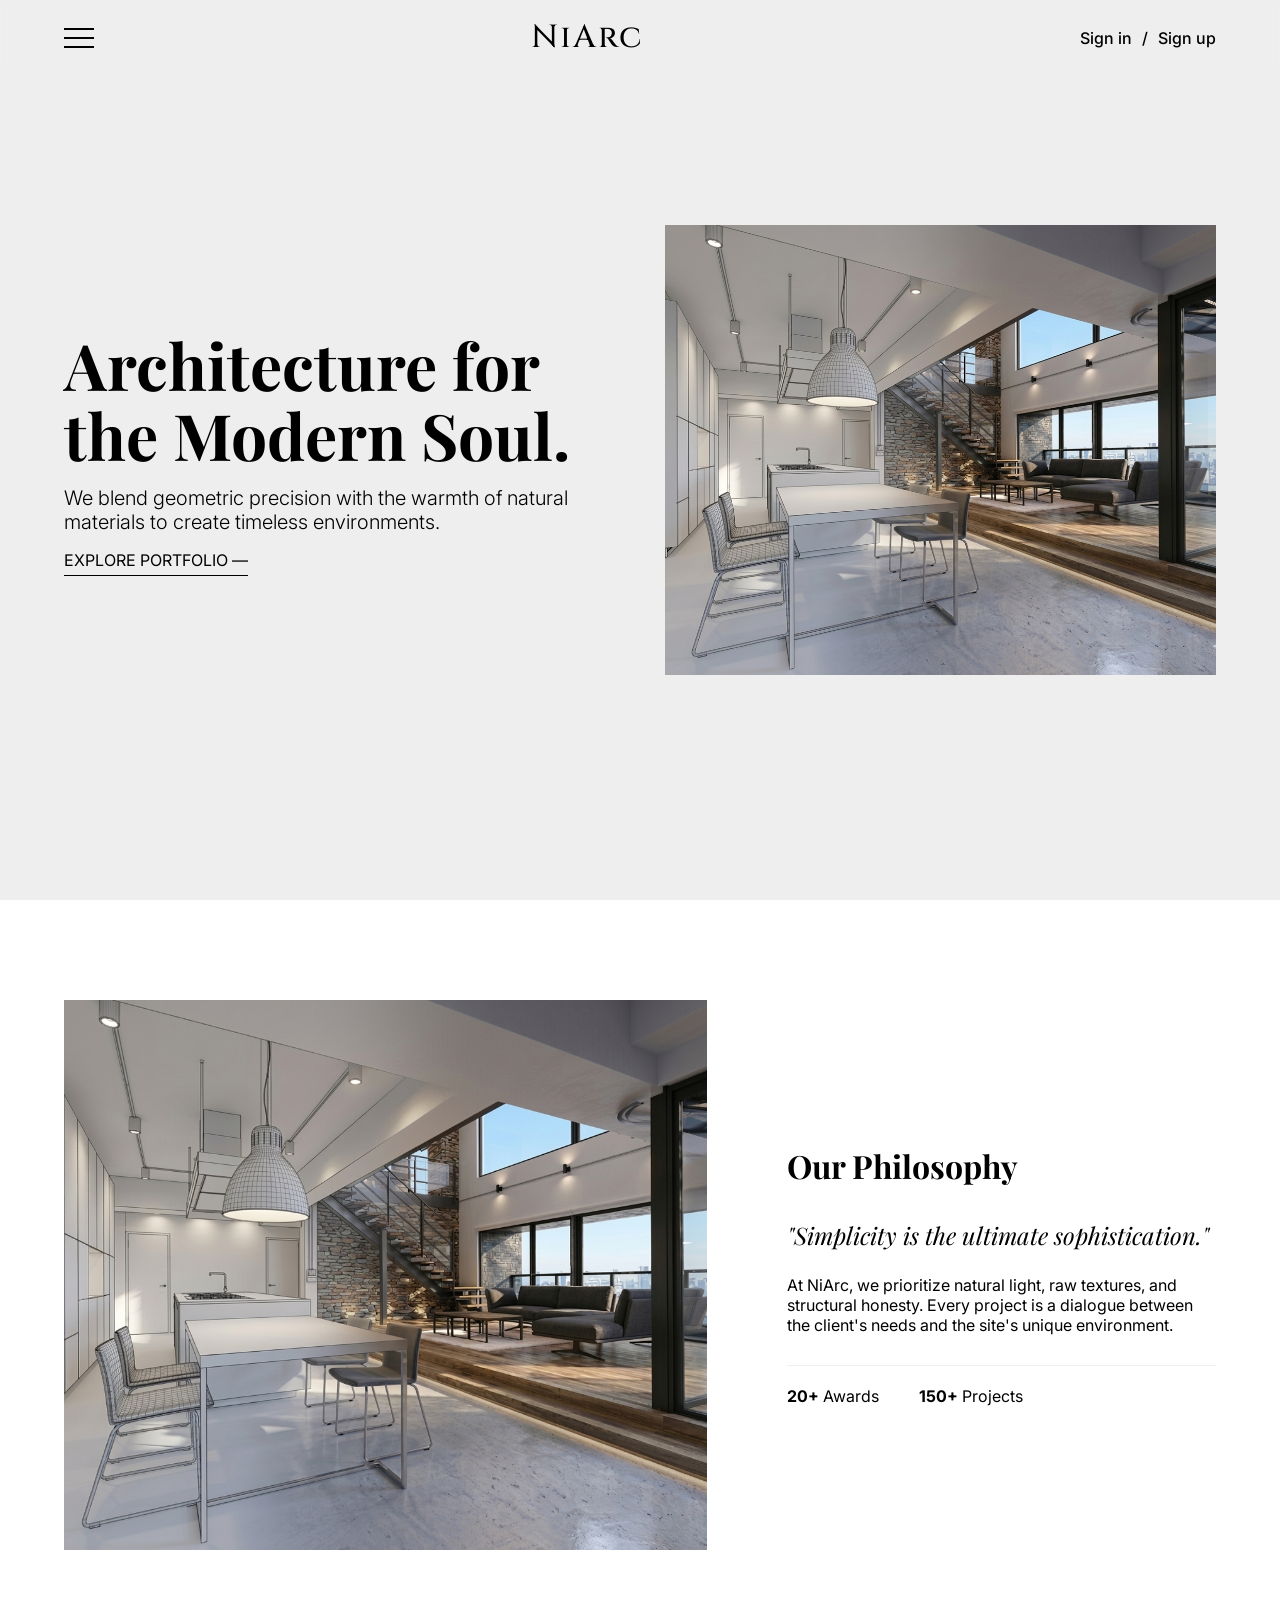
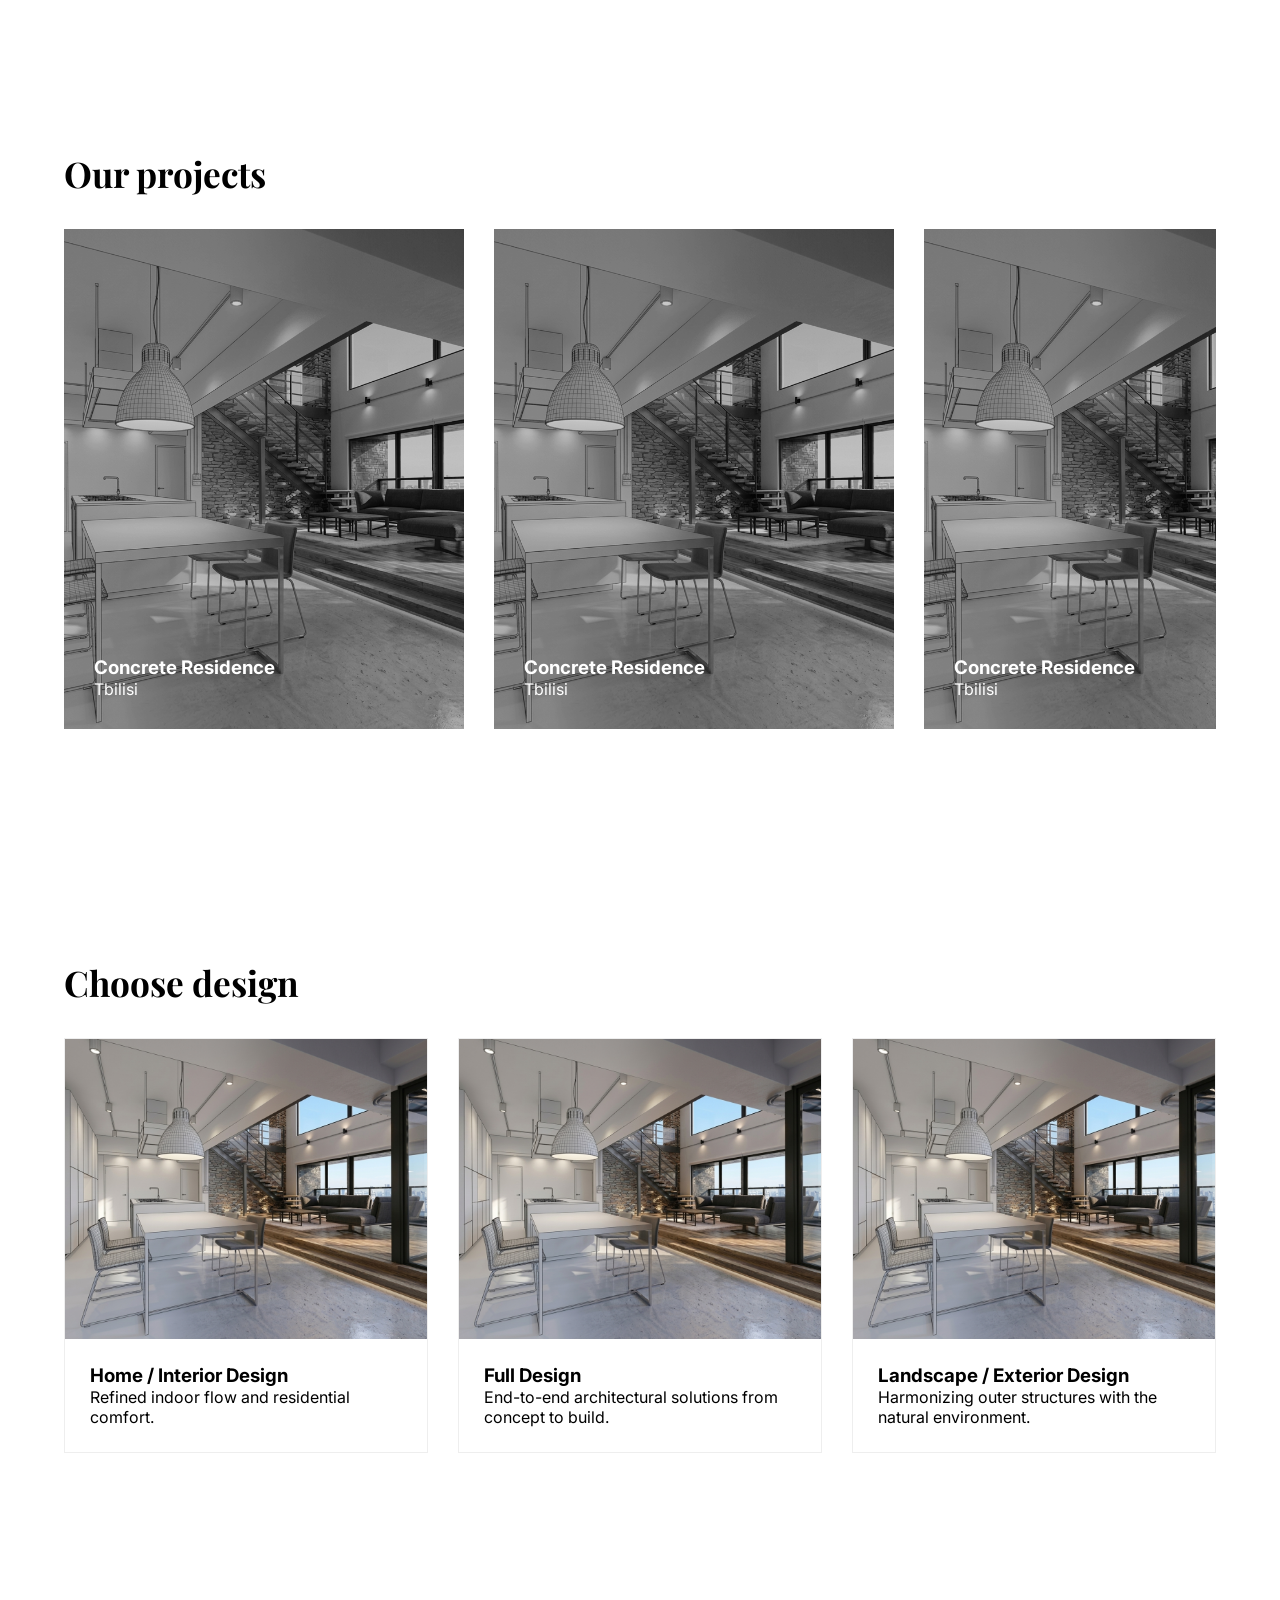
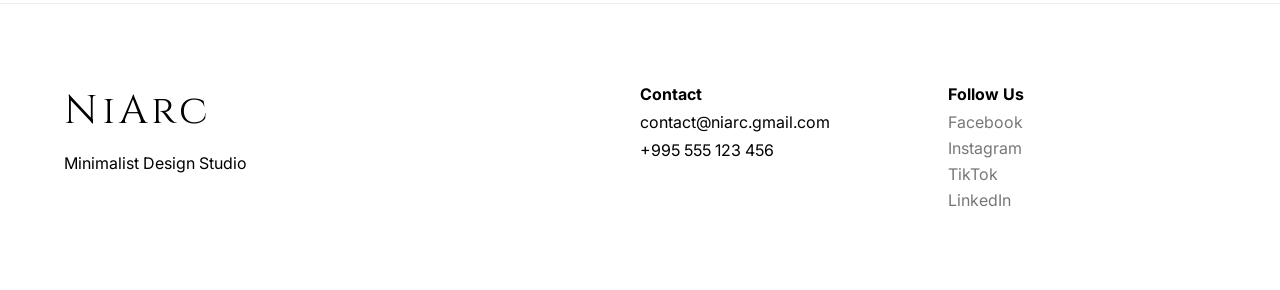
==== index.html @ 975a50f3 "Upload" ====
<!DOCTYPE html>
<html lang="en">

<head>
    <meta charset="UTF-8">
    <meta name="viewport" content="width=device-width, initial-scale=1.0">
    <link rel="stylesheet" href="reset.css">
    <link rel="stylesheet" href="style.css">
    <title>NiArc</title>
</head>

<body>

    <aside class="side-menu" id="sideMenu">
        <ul class="menu-links">

            <nav>
                <li><a href="#">Support</a></li>
                <li><a href="#contact">Contact</a></li>
                <li><a href="#about-us">About Us</a></li>
                <li><a href="#" class="logout-text">Log out</a></li>
            </nav>


            <li class="menu-theme-toggle">
                <span>Dark Theme</span>
                <label class="theme-switch" for="checkbox">
                    <input type="checkbox" id="checkbox" />
                    <div class="slider round"></div>
                </label>
            </li>

        </ul>
    </aside>

    <header>

        <div id="burgerMenu" class="burger-menu">
            <span></span>
            <span></span>
            <span></span>
        </div>

        <a href="./index.html" class="logo">NiArc</a>

        <nav class="sign">
            <a href="#">Sign in</a>
            <span>/</span>
            <a href="#">Sign up</a>
        </nav>

    </header>

    <main>

        <section class="hero-section">
            <div class="hero container">
                <div class="hero-text">
                    <h1>Architecture for the Modern Soul.</h1>
                    <p>We blend geometric precision with the warmth of natural materials to create timeless
                        environments.
                    </p>
                    <a href="#projects" class="cta-outline">Explore Portfolio —</a>
                </div>
                <div class="hero-image">
                    <img src="./home.png" alt="image">
                </div>
            </div>
        </section>

        <section class="about-us section" id="about-us">
            <div class="about container">

                <div class="about-image">
                    <img src="./home.png" alt="image">
                </div>

                <div class="about-text">

                    <h2 class="about-title">Our Philosophy</h2>
                    <p class="about-quote">"Simplicity is the ultimate sophistication."</p>
                    <p>At NiArc, we prioritize natural light, raw textures, and structural honesty. Every project is a
                        dialogue between the client's needs and the site's unique environment.</p>

                    <div class="about-footer">
                        <div class="stat"><strong>20+</strong> Awards</div>
                        <div class="stat"><strong>150+</strong> Projects</div>
                    </div>
                </div>

            </div>
        </section>

        <section class="project section" id="projects">

            <div class="container">

                <h2 class="project-title">Our projects</h2>

                <div class="scroll-wrapper">

                    <article class="project-card">
                        <img src="./home.png" alt="">
                        <div class="project-name">
                            <h3>Concrete Residence</h3>
                            <span>Tbilisi</span>
                        </div>
                    </article>

                    <article class="project-card">
                        <img src="./home.png" alt="">
                        <div class="project-name">
                            <h3>Concrete Residence</h3>
                            <span>Tbilisi</span>
                        </div>
                    </article>

                    <article class="project-card">
                        <img src="./home.png" alt="">
                        <div class="project-name">
                            <h3>Concrete Residence</h3>
                            <span>Tbilisi</span>
                        </div>
                    </article>

                    <article class="project-card">
                        <img src="./home.png" alt="">
                        <div class="project-name">
                            <h3>Concrete Residence</h3>
                            <span>Tbilisi</span>
                        </div>
                    </article>

                    <article class="project-card">
                        <img src="./home.png" alt="">
                        <div class="project-name">
                            <h3>Concrete Residence</h3>
                            <span>Tbilisi</span>
                        </div>
                    </article>

                </div>

            </div>

        </section>

        <section class="design section">
            <div class="container">

                <h2 class="design-title">Choose design</h2>

                <div class="expertise-grid">

                    <article class="ex-card">
                        <div class="ex-img"><img src="./home.png">
                        </div>
                        <div class="ex-info">
                            <h3>Home / Interior Design</h3>
                            <p>Refined indoor flow and residential comfort.</p>
                        </div>
                    </article>

                    <article class="ex-card">
                        <div class="ex-img"><img src="./home.png">
                        </div>
                        <div class="ex-info">
                            <h3>Full Design</h3>
                            <p>End-to-end architectural solutions from concept to build.</p>
                        </div>
                    </article>

                    <article class="ex-card">
                        <div class="ex-img"><img src="./home.png">
                        </div>
                        <div class="ex-info">
                            <h3>Landscape / Exterior Design</h3>
                            <p>Harmonizing outer structures with the natural environment.</p>
                        </div>
                    </article>

                </div>
            </div>
        </section>

    </main>

    <footer class="footer">
        <div class="container footer-grid">
            <div class="footer-col">
                <div class="footer-logo">NiArc</div>
                <p>Minimalist Design Studio</p>
            </div>
            <div class="footer-col" id="contact">
                <h4>Contact</h4>
                <p>contact@niarc.gmail.com</p>
                <p>+995 555 123 456</p>
            </div>
            <div class="footer-col">
                <h4>Follow Us</h4>
                <ul class="social-list">
                    <li><a href="#" class="fb-hover">Facebook</a></li>
                    <li><a href="#" class="insta-hover">Instagram</a></li>
                    <li><a href="#" class="tt-hover">TikTok</a></li>
                    <li><a href="#" class="li-hover">LinkedIn</a></li>
                </ul>
            </div>
        </div>
    </footer>

    <script>
        const burgerMenu = document.getElementById('burgerMenu');
        const sideMenu = document.getElementById('sideMenu');

        if (burgerMenu && sideMenu) {
            burgerMenu.addEventListener('click', () => {
                burgerMenu.classList.toggle('active');
                sideMenu.classList.toggle('active');
            });
        }

        const toggleSwitch = document.querySelector('.theme-switch input[type="checkbox"]');
        if (toggleSwitch) {
            toggleSwitch.addEventListener('change', (e) => {
                if (e.target.checked) {
                    document.body.classList.add('dark-mode');
                } else {
                    document.body.classList.remove('dark-mode');
                }
            });
        }
    </script>

</body>

</html>
---- style.css ----
:root {
    --max-w: 1440px;
    --light-grey: #eeeeee;
    --Inter: "Inter", sans-serif;
    --Playfair: "Playfair Display", serif;
    --cinzel: "Cinzel", serif;
    --black-bg: #000000;

    /* Theme Variables */
    --bg-main: #ffffff;
    --text-main: #000000;
    --border-color: #eeeeee;
    --hero-bg: #eeeeee;
    --card-bg: #ffffff;
}

/* DARK MODE OVERRIDES */

body.dark-mode {
    --bg-main: #121212;
    --text-main: #ffffff;
    --border-color: #333333;
    --hero-bg: #1a1a1a;
    --light-grey: #222222;
    --black-bg: #ffffff;
    --card-bg: #1e1e1e;
}

body {
    position: relative;
    background-color: var(--bg-main);
    color: var(--text-main);
    transition: background-color 0.3s, color 0.3s;
    max-width: 100vw;
    min-height: 100vh;
}

/* burger menu click */

.burger-menu {
    cursor: pointer;
    width: 30px;
    height: 20px;
    position: relative;
    z-index: 1;
    display: flex;
    flex-direction: column;
    justify-content: space-between; 
}

.burger-menu span {
    display: block;
    height: 2px;
    width: 100%;
    background: var(--text-main);
    transition: all 0.3s ease-in-out;
}

.burger-menu.active span:nth-child(1) {
    transform: translateY(9px) rotate(45deg);
}

.burger-menu.active span:nth-child(2) {
    opacity: 0;
}

.burger-menu.active span:nth-child(3) {
    transform: translateY(-9px) rotate(-45deg);
}

.side-menu {
    position: fixed;
    top: 0;
    left: -100%;
    width: 350px;
    max-width: 100%;
    height: 100vh;
    background: var(--bg-main);
    border-right: 1px solid var(--border-color);
    z-index: 20;
    display: flex;
    align-items: center;
    justify-content: center;
    transition: left 0.4s ease-in-out;
}

.side-menu.active {
    left: 0;
}

.menu-links {
    list-style: none;
    text-align: center;
    width: 100%;
    padding: 0 2rem;
}

.menu-links li {
    margin-bottom: 2rem;
}

.menu-links a {
    font-family: var(--Playfair);
    font-size: 1.8rem;
    text-decoration: none;
    color: var(--text-main);
    transition: color 0.3s;
}

.menu-links a:hover {
    color: grey;
}

.menu-links a.logout-text {
    color: #ff4444;
    transition: 0.3s;
}

.menu-links a.logout-text:hover {
    color: #ce3434;
}

.menu-theme-toggle {
    display: flex;
    align-items: center;
    justify-content: center;
    gap: 15px;
    font-size: 1.1rem;
    margin-top: 3rem;
    padding-top: 2rem;
    border-top: 1px solid var(--border-color);
    cursor: default;
}

/* THEME SWITCHER SLIDER */

.theme-switch {
    position: relative;
    display: inline-block;
    width: 45px;
    height: 24px;
}

.theme-switch input {
    opacity: 0;
    width: 0;
    height: 0;
}

.slider {
    position: absolute;
    cursor: pointer;
    top: 0;
    left: 0;
    right: 0;
    bottom: 0;
    background-color: #ccc;
    transition: .4s;
    border-radius: 34px;
}

.slider:before {
    position: absolute;
    content: "";
    height: 18px;
    width: 18px;
    left: 3px;
    bottom: 3px;
    background-color: white;
    transition: .4s;
    border-radius: 50%;
}

input:checked+.slider {
    background-color: #444;
}

input:checked+.slider:before {
    transform: translateX(21px);
}

/* HEADER */

header {
    position: fixed;
    top: 0;
    left: 0;
    width: 100%;
    z-index: 1000;
    background-color: transparent;
    backdrop-filter: blur(5px);
    display: flex;
    justify-content: space-between;
    align-items: center;
    padding: 1rem 5%;
    transition: background-color 0.3s ease;
}

.logo {
    font-size: 2rem;
    letter-spacing: 2px;
    font-weight: 500;
    font-family: var(--cinzel);
    position: relative;
    cursor: pointer;
    color: var(--text-main);
}

.logo::after {
    content: "";
    position: absolute;
    bottom: 3px;
    height: 2px;
    background-color: var(--text-main);
    left: 50%;
    width: 0;
    transform: translateX(-50%);
    transition: 0.3s;
}

.logo:hover::after {
    width: 100%;
}

.sign {
    cursor: default;
    font-size: 1rem;
    font-weight: 500;
    color: var(--text-main);
}

.sign a {
    color: var(--text-main);
}

.sign span {
    margin: 0 6px;
}

.sign a:hover {
    transition: 0.3s;
    color: gray;
}

/* SECTION HERO */

.hero-section {
    height: 100vh;
    width: 100%;
    background-color: var(--hero-bg);
    display: flex;
    align-items: center;
}

.hero {
    display: grid;
    grid-template-columns: 1fr 1fr;
    gap: 50px;
    align-items: center;
}

.hero-image {
    height: 450px;
}

.hero-text h1 {
    font-size: clamp(2rem, 5vw, 4rem);
    font-family: var(--Playfair);
    line-height: 1.1;
}

.hero-text p {
    font-size: clamp(0.5rem, 2vw, 1.25rem);
    margin: 1rem 0;
    font-weight: 300;
}

.hero-text a {
    text-decoration: none;
    font-size: 1rem;
    text-transform: uppercase;
    border-bottom: 1px solid var(--text-main);
    padding-bottom: 5px;
    color: var(--text-main);
}

/* SECTION ABOUT */

.about {
    display: flex;
    align-items: center;
    gap: 80px;
}

.about-image {
    height: 550px;
    flex: 1.2;
}

.about-text {
    flex: 0.8;
}

.about-title {
    font-size: 2rem;
    font-family: var(--Playfair);
}

.about-quote {
    font-size: 1.5rem;
    font-family: var(--Playfair);
    font-style: italic;
    margin: 32px 0 24px 0;
}

.about-footer {
    display: flex;
    gap: 40px;
    margin-top: 30px;
    border-top: 1px solid var(--border-color);
    padding-top: 20px;
}

/* SECTION PROJECT */

.project-title {
    font-family: var(--Playfair);
    font-size: 2.2rem;
    margin-bottom: 2rem;
}

.scroll-wrapper {
    display: flex;
    overflow-x: auto;
    gap: 30px;
    padding-bottom: 30px;
}

.project-card {
    min-width: 400px;
    height: 500px;
    position: relative;
    background: #000;
    overflow: hidden;
    cursor: pointer;
}

.project-card img {
    opacity: 0.8;
    filter: grayscale(100%);
    transition: 0.5s;
}

.project-card:hover img {
    opacity: 1;
    filter: grayscale(0%);
    transform: scale(1.05);
}

.project-name {
    position: absolute;
    bottom: 30px;
    left: 30px;
    color: #fff;
}

.scroll-wrapper::-webkit-scrollbar {
    height: 6px;
}

.scroll-wrapper::-webkit-scrollbar-thumb {
    background: var(--text-main);
    border-radius: 10px;
}

.scroll-wrapper::-webkit-scrollbar-track {
    background: var(--border-color);
}

/* SECTION DESIGN */
.design-title {
    font-family: var(--Playfair);
    font-size: 2.2rem;
    margin-bottom: 2rem;
}

.expertise-grid {
    display: grid;
    grid-template-columns: repeat(3, 1fr);
    gap: 30px;
}

.ex-card {
    border: 1px solid var(--border-color);
    background-color: var(--card-bg);
    transition: 0.3s;
}

.ex-card:hover {
    border-color: var(--text-main);
    transform: translateY(-5px);
}

.ex-img {
    height: 300px;
    cursor: pointer;
}

.ex-info {
    padding: 25px;
}

/* FOOTER */

.footer {
    border-top: 1px solid var(--border-color);
    padding: 80px 0;
    margin-top: 50px;
}

.footer-grid {
    display: grid;
    grid-template-columns: 2fr 1fr 1fr;
    gap: 40px;
}

.footer-logo {
    font-family: var(--cinzel);
    font-size: 2.5rem;
    letter-spacing: 4px;
    margin-bottom: 15px;
}

.social-list a {
    color: #777777;
    text-decoration: none;
    transition: 0.3s;
}

.social-list a:hover {
    padding-left: 5px;
    color: var(--text-main);
}

.footer-col p,
.footer-col h4 {
    margin-bottom: 8px;
}

.social-list {
    display: flex;
    flex-direction: column;
    gap: 6px;
}


.social-list a.fb-hover:hover {
    color: #1877F2;
}

.social-list a.insta-hover:hover {
    background: radial-gradient(circle at 30% 107%, #fdf497 0%, #fdf497 5%, #fd5949 45%, #d6249f 60%, #285AEB 90%);
    display: inline-block;
    -webkit-text-fill-color: transparent;
    -webkit-background-clip: text;
    background-clip: text;
}

.social-list a.tt-hover:hover {
    color: var(--text-main);
    text-shadow: 1px 1px #FE2C55, -1px -1px #25F4EE;
    transition: 0.3s;
}

.social-list a.li-hover:hover {
    color: #0A66C2;
}

/* responsive design*/

@media (max-width: 1024px) {

    .hero {
        grid-template-columns: 1fr;
        text-align: center;
        gap: 30px;
    }

    .about {
        flex-direction: column;
        gap: 40px;
    }

    .expertise-grid {
        grid-template-columns: 1fr;
    }

    .footer-grid {
        grid-template-columns: 1fr;
        text-align: center;
    }

    .project-card {
        min-width: 85vw;
    }


}
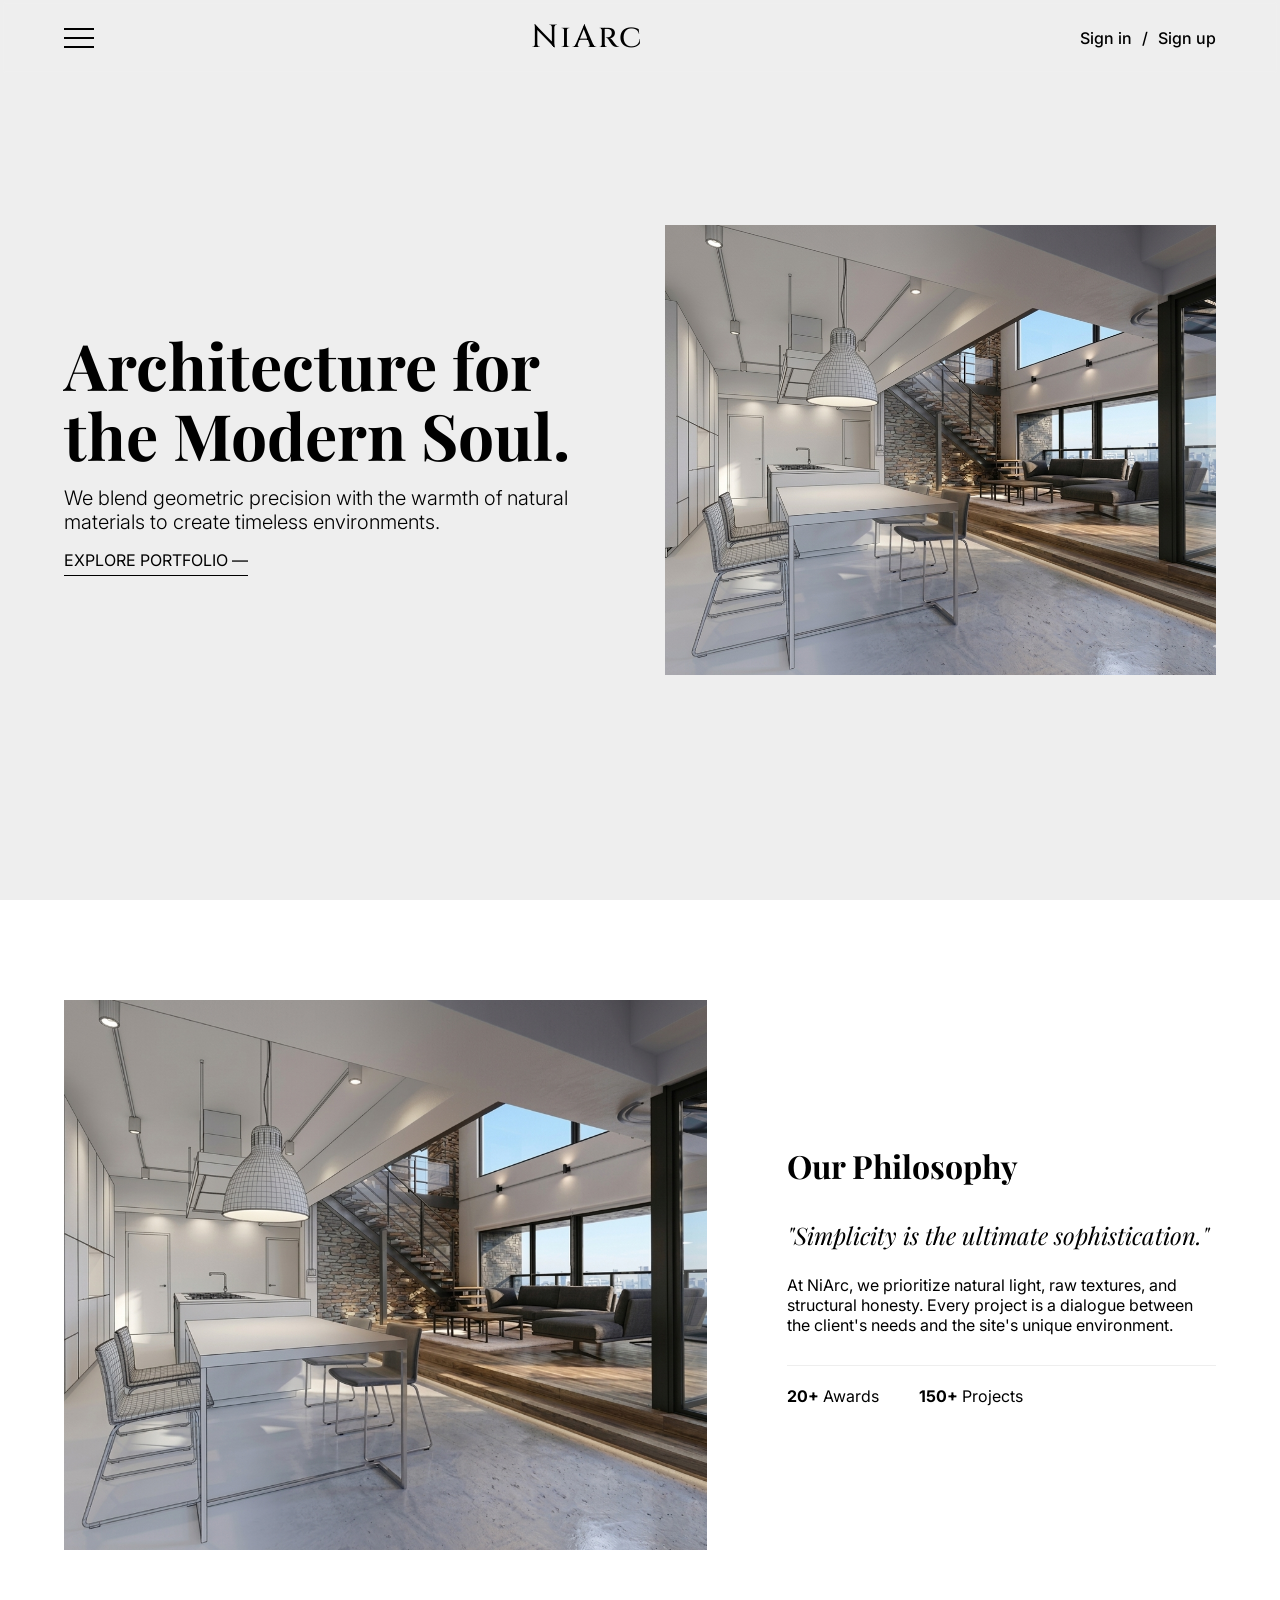
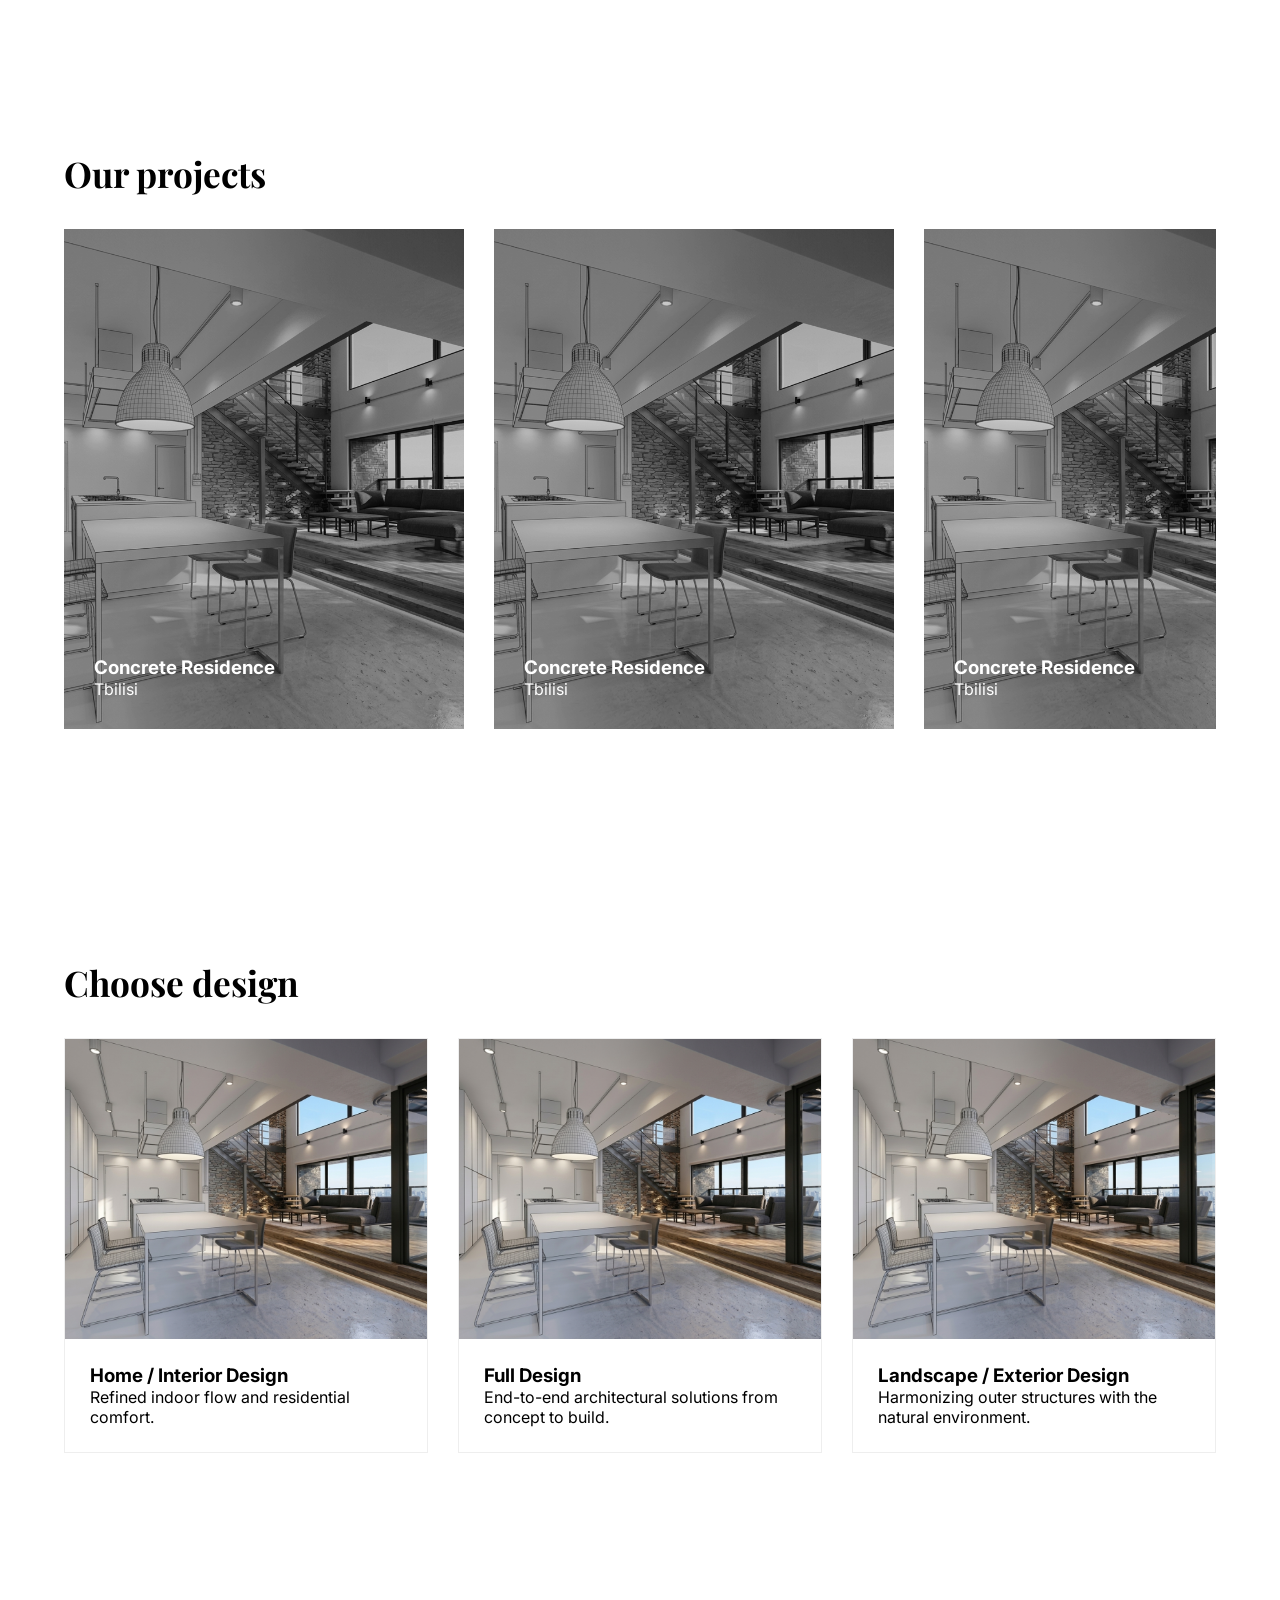
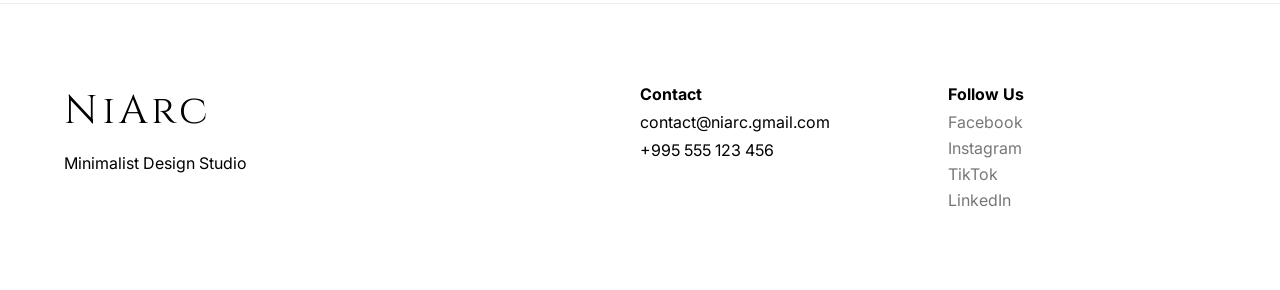
==== commit feac4a17: "upload" ====
--- a/index.html
+++ b/index.html
@@ -233,4 +233,4 @@
 
 </body>
 
-</html>+</html> 
--- a/style.css
+++ b/style.css
@@ -188,7 +188,7 @@
     width: 100%;
     z-index: 1000;
     background-color: transparent;
-    backdrop-filter: blur(5px);
+    backdrop-filter: blur(2px);
     display: flex;
     justify-content: space-between;
     align-items: center;
@@ -270,7 +270,7 @@
 }
 
 .hero-text p {
-    font-size: clamp(0.5rem, 2vw, 1.25rem);
+    font-size: clamp(0.7rem, 2vw, 1.25rem);
     margin: 1rem 0;
     font-weight: 300;
 }
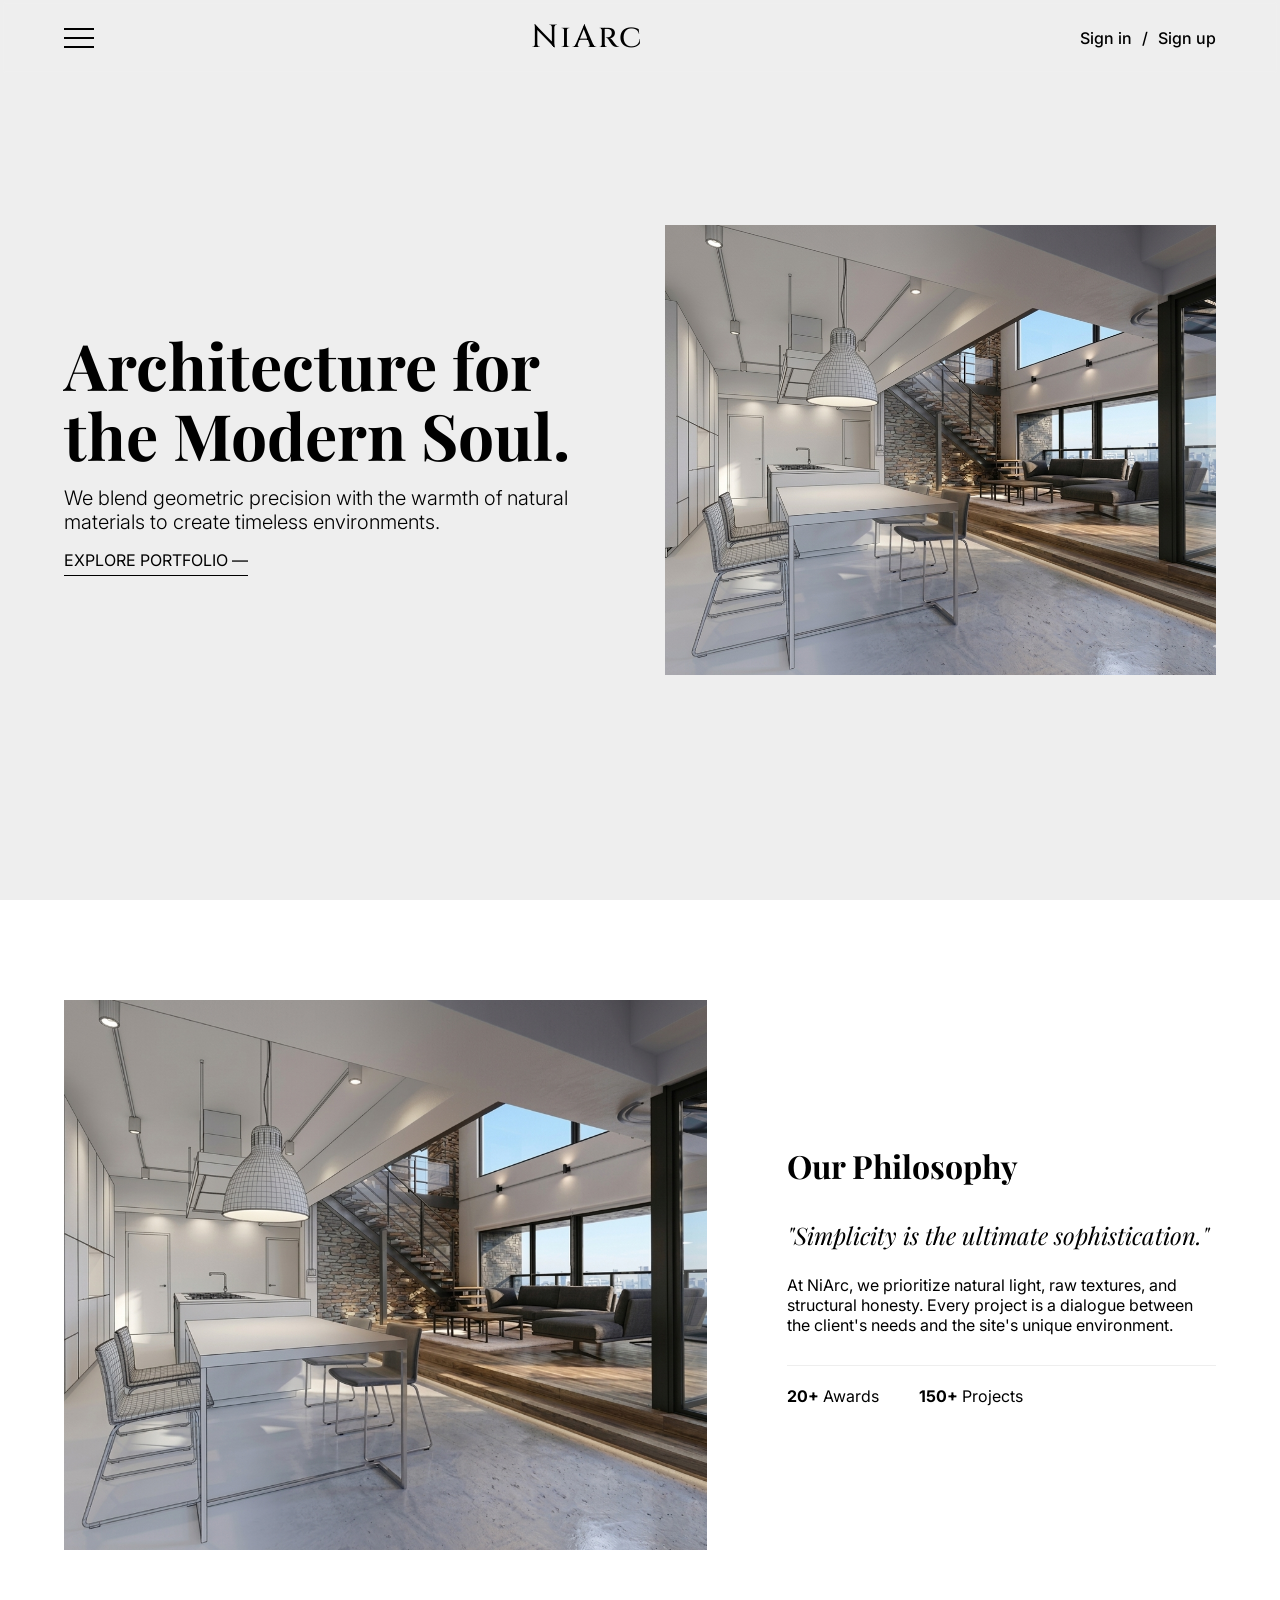
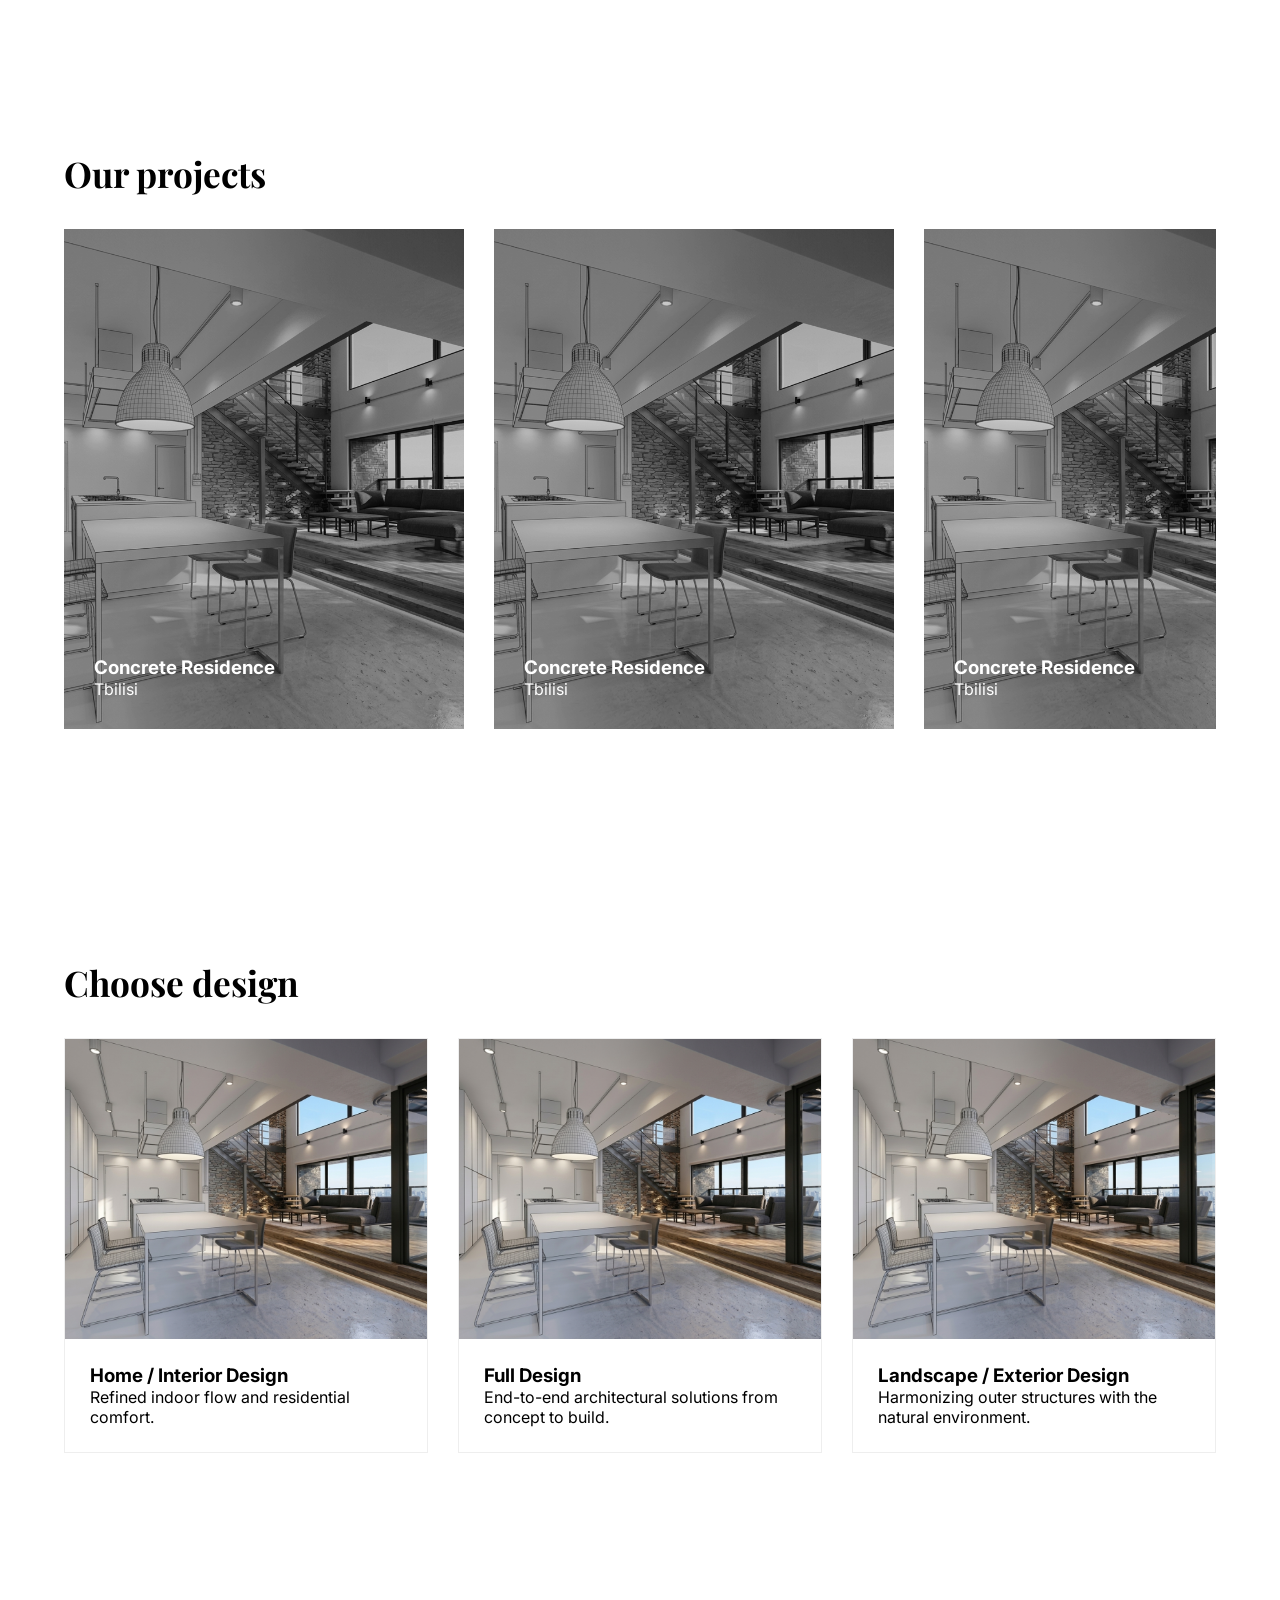
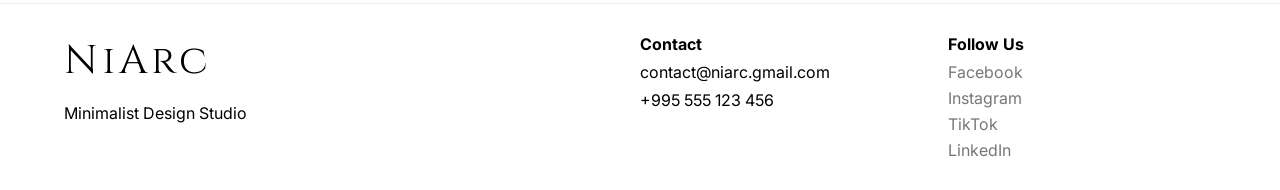
==== commit ee9140da: "upload" ====
--- a/index.html
+++ b/index.html
@@ -5,7 +5,8 @@
     <meta charset="UTF-8">
     <meta name="viewport" content="width=device-width, initial-scale=1.0">
     <link rel="stylesheet" href="reset.css">
-    <link rel="stylesheet" href="style.css">
+    <link rel="stylesheet" href="layout.css">
+    <link rel="stylesheet" href="index.css">
     <title>NiArc</title>
 </head>
 
@@ -208,29 +209,8 @@
         </div>
     </footer>
 
-    <script>
-        const burgerMenu = document.getElementById('burgerMenu');
-        const sideMenu = document.getElementById('sideMenu');
-
-        if (burgerMenu && sideMenu) {
-            burgerMenu.addEventListener('click', () => {
-                burgerMenu.classList.toggle('active');
-                sideMenu.classList.toggle('active');
-            });
-        }
-
-        const toggleSwitch = document.querySelector('.theme-switch input[type="checkbox"]');
-        if (toggleSwitch) {
-            toggleSwitch.addEventListener('change', (e) => {
-                if (e.target.checked) {
-                    document.body.classList.add('dark-mode');
-                } else {
-                    document.body.classList.remove('dark-mode');
-                }
-            });
-        }
-    </script>
+    <script src="layout.js"></script>
 
 </body>
 
-</html> +</html>
--- a/layout.css
+++ b/layout.css
@@ -0,0 +1,319 @@
+:root {
+    --max-w: 1440px;
+    --light-grey: #eeeeee;
+    --Inter: "Inter", sans-serif;
+    --Playfair: "Playfair Display", serif;
+    --cinzel: "Cinzel", serif;
+    --black-bg: #000000;
+
+    /* Theme Variables */
+    --bg-main: #ffffff;
+    --text-main: #000000;
+    --border-color: #eeeeee;
+    --hero-bg: #eeeeee;
+    --card-bg: #ffffff;
+}
+
+/* DARK MODE OVERRIDES */
+
+body.dark-mode {
+    --bg-main: #121212;
+    --text-main: #ffffff;
+    --border-color: #333333;
+    --hero-bg: #1a1a1a;
+    --light-grey: #222222;
+    --black-bg: #ffffff;
+    --card-bg: #1e1e1e;
+}
+
+body {
+    position: relative;
+    background-color: var(--bg-main);
+    color: var(--text-main);
+    transition: background-color 0.3s, color 0.3s;
+    max-width: 100vw;
+    min-height: 100vh;
+}
+
+/* burger menu click */
+
+.burger-menu {
+    cursor: pointer;
+    width: 30px;
+    height: 20px;
+    position: relative;
+    z-index: 1;
+    display: flex;
+    flex-direction: column;
+    justify-content: space-between;
+}
+
+.burger-menu span {
+    display: block;
+    height: 2px;
+    width: 100%;
+    background: var(--text-main);
+    transition: all 0.3s ease-in-out;
+}
+
+.burger-menu.active span:nth-child(1) {
+    transform: translateY(9px) rotate(45deg);
+}
+
+.burger-menu.active span:nth-child(2) {
+    opacity: 0;
+}
+
+.burger-menu.active span:nth-child(3) {
+    transform: translateY(-9px) rotate(-45deg);
+}
+
+.side-menu {
+    position: fixed;
+    top: 0;
+    left: -100%;
+    width: 350px;
+    max-width: 100%;
+    height: 100vh;
+    background: var(--bg-main);
+    border-right: 1px solid var(--border-color);
+    z-index: 20;
+    display: flex;
+    align-items: center;
+    justify-content: center;
+    transition: left 0.4s ease-in-out;
+}
+
+.side-menu.active {
+    left: 0;
+}
+
+.menu-links {
+    list-style: none;
+    text-align: center;
+    width: 100%;
+    padding: 0 2rem;
+}
+
+.menu-links li {
+    margin-bottom: 2rem;
+}
+
+.menu-links a {
+    font-family: var(--Playfair);
+    font-size: 1.8rem;
+    text-decoration: none;
+    color: var(--text-main);
+    transition: color 0.3s;
+}
+
+.menu-links a:hover {
+    color: grey;
+}
+
+.menu-links a.logout-text {
+    color: #ff4444;
+    transition: 0.3s;
+}
+
+.menu-links a.logout-text:hover {
+    color: #ce3434;
+}
+
+.menu-theme-toggle {
+    display: flex;
+    align-items: center;
+    justify-content: center;
+    gap: 15px;
+    font-size: 1.1rem;
+    margin-top: 3rem;
+    padding-top: 2rem;
+    border-top: 1px solid var(--border-color);
+    cursor: default;
+}
+
+/* THEME SWITCHER SLIDER */
+
+.theme-switch {
+    position: relative;
+    display: inline-block;
+    width: 45px;
+    height: 24px;
+}
+
+.theme-switch input {
+    opacity: 0;
+    width: 0;
+    height: 0;
+}
+
+.slider {
+    position: absolute;
+    cursor: pointer;
+    top: 0;
+    left: 0;
+    right: 0;
+    bottom: 0;
+    background-color: #ccc;
+    transition: .4s;
+    border-radius: 34px;
+}
+
+.slider:before {
+    position: absolute;
+    content: "";
+    height: 18px;
+    width: 18px;
+    left: 3px;
+    bottom: 3px;
+    background-color: white;
+    transition: .4s;
+    border-radius: 50%;
+}
+
+input:checked+.slider {
+    background-color: #444;
+}
+
+input:checked+.slider:before {
+    transform: translateX(21px);
+}
+
+/* HEADER */
+ 
+header {
+    position: fixed;
+    top: 0;
+    left: 0;
+    width: 100%;
+    z-index: 9999;
+    background-color: transparent;
+    backdrop-filter: blur(2px);
+    display: flex;
+    justify-content: space-between;
+    align-items: center;
+    padding: 1rem 5%;
+} 
+
+.logo {
+    font-size: 2rem;
+    letter-spacing: 2px;
+    font-weight: 500;
+    font-family: var(--cinzel);
+    position: relative;
+    cursor: pointer;
+    color: var(--text-main);
+}
+
+.logo::after {
+    content: "";
+    position: absolute;
+    bottom: 3px;
+    height: 2px;
+    background-color: var(--text-main);
+    left: 50%;
+    width: 0;
+    transform: translateX(-50%);
+    transition: 0.3s;
+}
+
+.logo:hover::after {
+    width: 100%;
+}
+
+.sign {
+    cursor: default;
+    font-size: 1rem;
+    font-weight: 500;
+    color: var(--text-main);
+}
+
+.sign a {
+    color: var(--text-main);
+}
+
+.sign span {
+    margin: 0 6px;
+}
+
+.sign a:hover {
+    transition: 0.3s;
+    color: gray;
+}
+
+/* FOOTER */
+
+.footer {
+    border-top: 1px solid var(--border-color);
+    padding: 30px 0;
+    margin-top: 50px;
+}
+
+.footer-grid {
+    display: grid;
+    grid-template-columns: 2fr 1fr 1fr;
+    gap: 40px;
+}
+
+.footer-logo {
+    font-family: var(--cinzel);
+    font-size: 2.5rem;
+    letter-spacing: 4px;
+    margin-bottom: 15px;
+}
+
+.social-list a {
+    color: #777777;
+    text-decoration: none;
+    transition: 0.3s;
+}
+
+.social-list a:hover {
+    padding-left: 5px;
+    color: var(--text-main);
+}
+
+.footer-col p,
+.footer-col h4 {
+    margin-bottom: 8px;
+}
+
+.social-list {
+    display: flex;
+    flex-direction: column;
+    gap: 6px;
+}
+
+
+.social-list a.fb-hover:hover {
+    color: #1877F2;
+}
+
+.social-list a.insta-hover:hover {
+    background: radial-gradient(circle at 30% 107%, #fdf497 0%, #fdf497 5%, #fd5949 45%, #d6249f 60%, #285AEB 90%);
+    display: inline-block;
+    -webkit-text-fill-color: transparent;
+    -webkit-background-clip: text;
+    background-clip: text;
+}
+
+.social-list a.tt-hover:hover {
+    color: var(--text-main);
+    text-shadow: 1px 1px #FE2C55, -1px -1px #25F4EE;
+    transition: 0.3s;
+}
+
+.social-list a.li-hover:hover {
+    color: #0A66C2;
+}
+
+/* responsive design */
+
+@media (max-width: 1024px) {
+
+    .footer-grid {
+        grid-template-columns: 1fr;
+        text-align: center;
+    }
+
+}
--- a/index.css
+++ b/index.css
@@ -0,0 +1,193 @@
+/* SECTION HERO */
+
+.hero-section {
+    height: 100vh;
+    width: 100%;
+    background-color: var(--hero-bg);
+    display: flex;
+    align-items: center;
+}
+
+.hero { 
+    display: grid;
+    grid-template-columns: 1fr 1fr;
+    gap: 50px;
+    align-items: center;
+}
+
+.hero-image {
+    height: 450px;
+}
+
+.hero-text h1 {
+    font-size: clamp(2rem, 5vw, 4rem);
+    font-family: var(--Playfair);
+    line-height: 1.1;
+}
+
+.hero-text p {
+    font-size: clamp(0.7rem, 2vw, 1.25rem);
+    margin: 1rem 0;
+    font-weight: 300;
+}
+
+.hero-text a {
+    text-decoration: none;
+    font-size: 1rem;
+    text-transform: uppercase;
+    border-bottom: 1px solid var(--text-main);
+    padding-bottom: 5px;
+    color: var(--text-main);
+}
+
+/* SECTION ABOUT */
+
+.about {
+    display: flex;
+    align-items: center;
+    gap: 80px;
+}
+
+.about-image {
+    height: 550px;
+    flex: 1.2;
+}
+
+.about-text {
+    flex: 0.8;
+}
+
+.about-title {
+    font-size: 2rem;
+    font-family: var(--Playfair);
+}
+
+.about-quote {
+    font-size: 1.5rem;
+    font-family: var(--Playfair);
+    font-style: italic;
+    margin: 32px 0 24px 0;
+}
+
+.about-footer {
+    display: flex;
+    gap: 40px;
+    margin-top: 30px;
+    border-top: 1px solid var(--border-color);
+    padding-top: 20px;
+}
+
+/* SECTION PROJECT */
+
+.project-title {
+    font-family: var(--Playfair);
+    font-size: 2.2rem;
+    margin-bottom: 2rem;
+}
+
+
+.scroll-wrapper {
+    display: flex;
+    overflow-x: auto;
+    gap: 30px;
+    padding-bottom: 30px;
+}
+
+.project-card {
+    min-width: 400px;
+    height: 500px;
+    position: relative;
+    background: #000;
+    overflow: hidden;
+    cursor: pointer;
+}
+
+.project-card img {
+    opacity: 0.8;
+    filter: grayscale(100%);
+    transition: 0.5s;
+}
+
+.project-card:hover img {
+    opacity: 1;
+    filter: grayscale(0%);
+    transform: scale(1.05);
+}
+
+.project-name {
+    position: absolute;
+    bottom: 30px;
+    left: 30px;
+    color: #fff;
+}
+
+.scroll-wrapper::-webkit-scrollbar {
+    height: 6px;
+}
+
+.scroll-wrapper::-webkit-scrollbar-thumb {
+    background: var(--text-main);
+    border-radius: 10px;
+}
+
+.scroll-wrapper::-webkit-scrollbar-track {
+    background: var(--border-color);
+}
+
+/* SECTION DESIGN */
+.design-title {
+    font-family: var(--Playfair);
+    font-size: 2.2rem;
+    margin-bottom: 2rem;
+}
+
+.expertise-grid {
+    display: grid;
+    grid-template-columns: repeat(3, 1fr);
+    gap: 30px;
+}
+
+.ex-card {
+    border: 1px solid var(--border-color);
+    background-color: var(--card-bg);
+    transition: 0.3s;
+}
+
+.ex-card:hover {
+    border-color: var(--text-main);
+    transform: translateY(-5px);
+}
+
+.ex-img {
+    height: 300px;
+    cursor: pointer;
+}
+
+.ex-info {
+    padding: 25px;
+}
+
+/* responsive design */
+
+@media (max-width: 1024px) {
+
+    .hero {
+        grid-template-columns: 1fr;
+        text-align: center;
+        gap: 30px;
+    }
+
+    .about {
+        flex-direction: column;
+        gap: 40px;
+    }
+
+    .expertise-grid {
+        grid-template-columns: 1fr;
+    }
+
+    .project-card {
+        min-width: 85vw;
+    }
+
+}
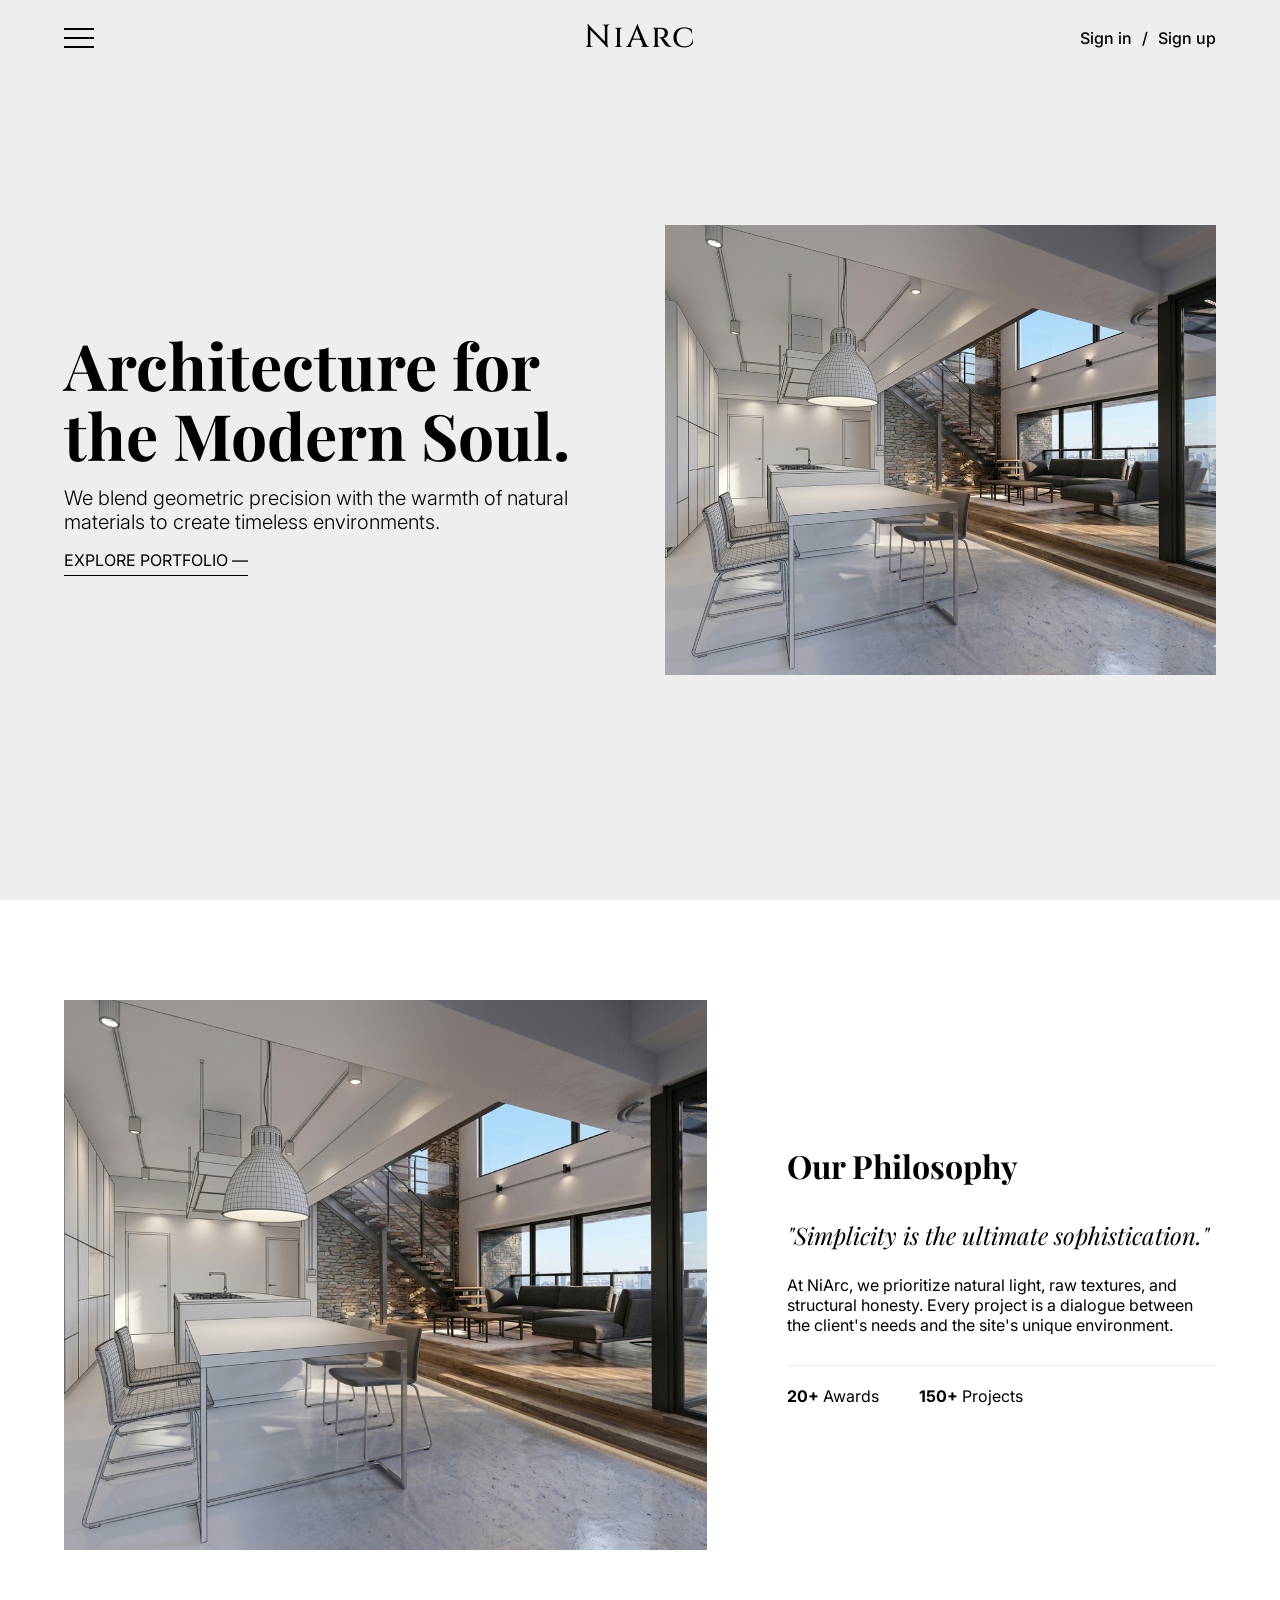
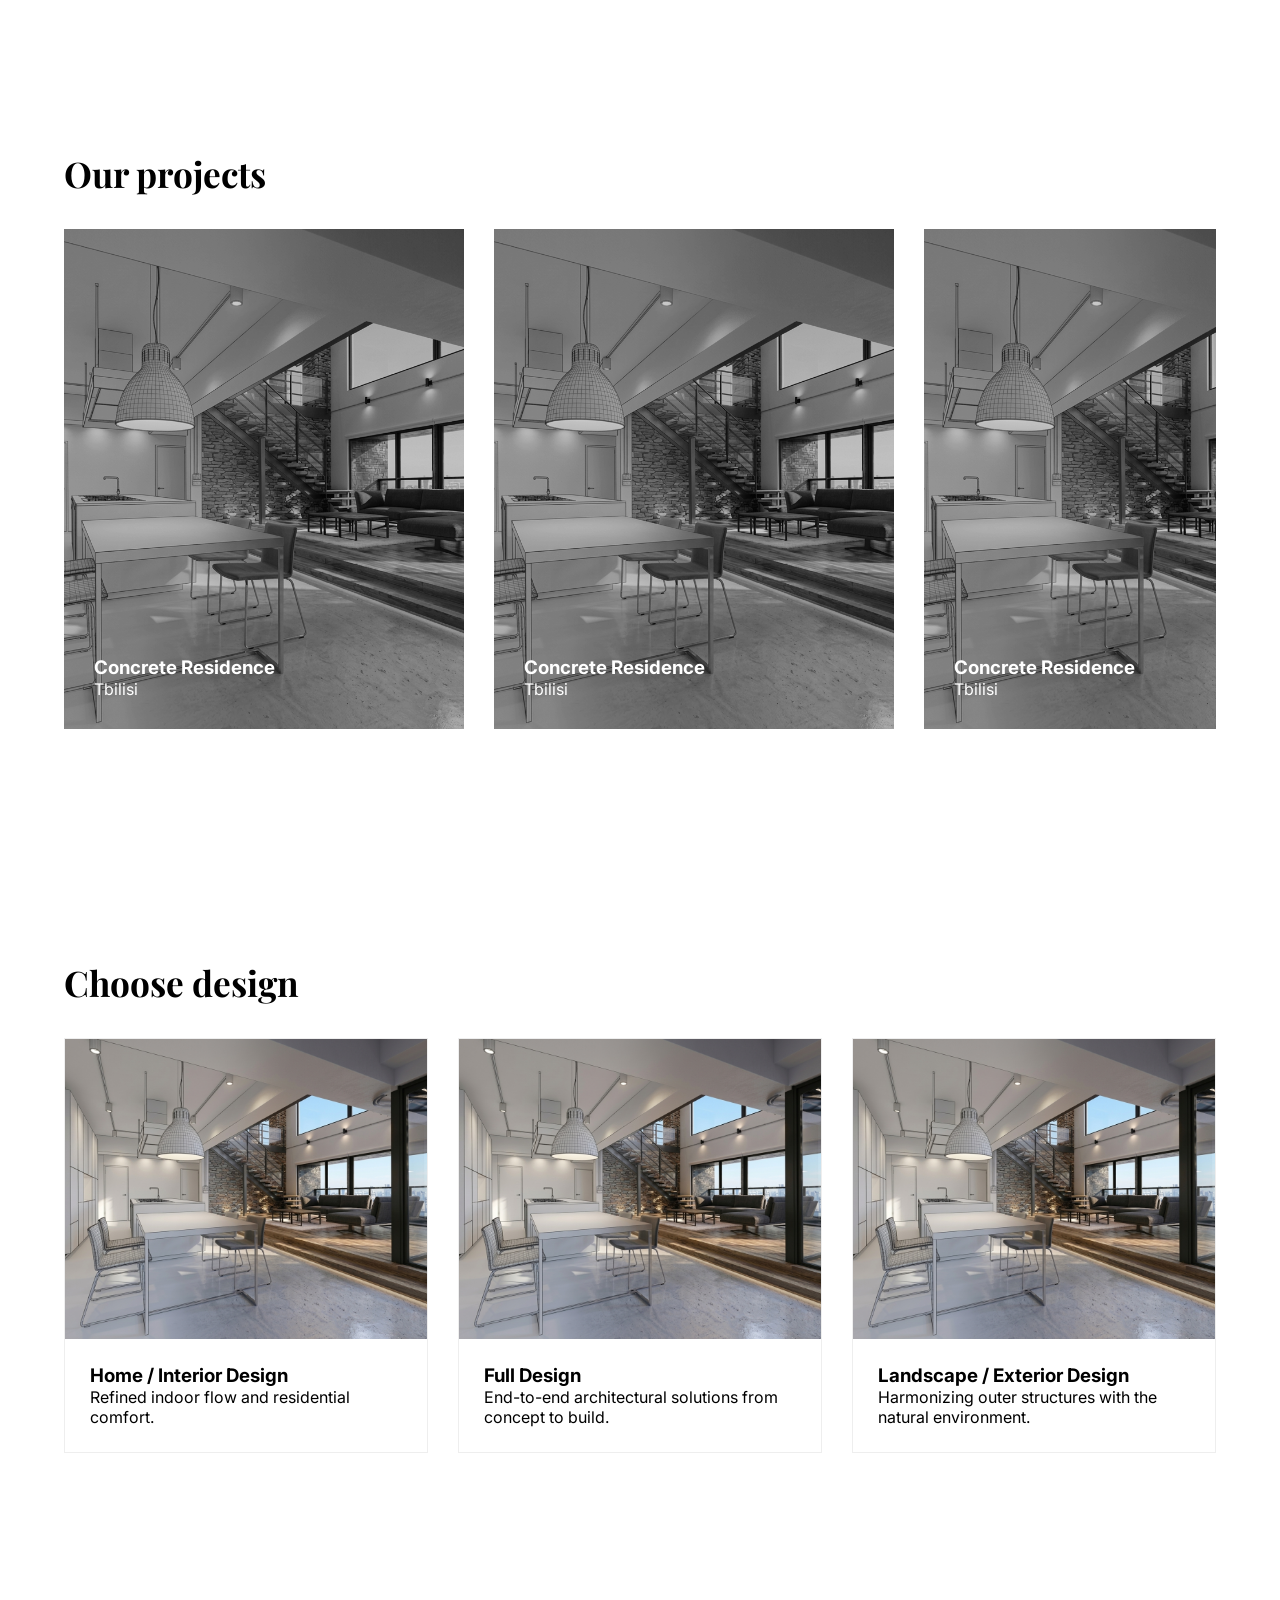
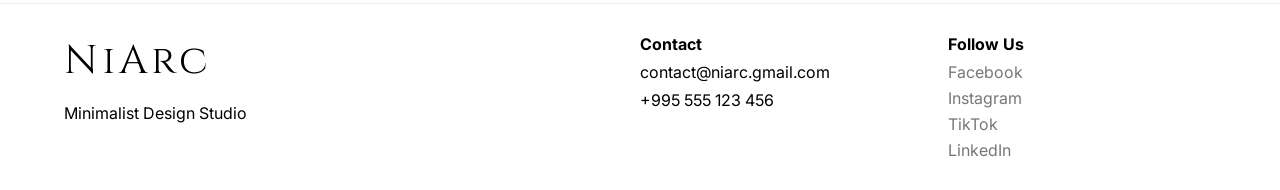
==== commit 13a8b3a3: "update" ====
--- a/index.html
+++ b/index.html
@@ -12,45 +12,9 @@
 
 <body>
 
-    <aside class="side-menu" id="sideMenu">
-        <ul class="menu-links">
+    <aside class="side-menu" id="sideMenu"></aside>
 
-            <nav>
-                <li><a href="#">Support</a></li>
-                <li><a href="#contact">Contact</a></li>
-                <li><a href="#about-us">About Us</a></li>
-                <li><a href="#" class="logout-text">Log out</a></li>
-            </nav>
-
-
-            <li class="menu-theme-toggle">
-                <span>Dark Theme</span>
-                <label class="theme-switch" for="checkbox">
-                    <input type="checkbox" id="checkbox" />
-                    <div class="slider round"></div>
-                </label>
-            </li>
-
-        </ul>
-    </aside>
-
-    <header>
-
-        <div id="burgerMenu" class="burger-menu">
-            <span></span>
-            <span></span>
-            <span></span>
-        </div>
-
-        <a href="./index.html" class="logo">NiArc</a>
-
-        <nav class="sign">
-            <a href="#">Sign in</a>
-            <span>/</span>
-            <a href="#">Sign up</a>
-        </nav>
-
-    </header>
+    <header id="siteHeader"></header>
 
     <main>
 
@@ -153,32 +117,32 @@
 
                 <div class="expertise-grid">
 
-                    <article class="ex-card">
+                    <a class="ex-card" href="./form.html">
                         <div class="ex-img"><img src="./home.png">
                         </div>
                         <div class="ex-info">
                             <h3>Home / Interior Design</h3>
                             <p>Refined indoor flow and residential comfort.</p>
                         </div>
-                    </article>
+                    </a>
 
-                    <article class="ex-card">
+                    <a class="ex-card" href="./form.html">
                         <div class="ex-img"><img src="./home.png">
                         </div>
                         <div class="ex-info">
                             <h3>Full Design</h3>
                             <p>End-to-end architectural solutions from concept to build.</p>
                         </div>
-                    </article>
+                    </a>
 
-                    <article class="ex-card">
+                    <a class="ex-card" href="./form.html">
                         <div class="ex-img"><img src="./home.png">
                         </div>
                         <div class="ex-info">
                             <h3>Landscape / Exterior Design</h3>
                             <p>Harmonizing outer structures with the natural environment.</p>
                         </div>
-                    </article>
+                    </a>
 
                 </div>
             </div>
--- a/layout.css
+++ b/layout.css
@@ -46,6 +46,7 @@
     display: flex;
     flex-direction: column;
     justify-content: space-between;
+    justify-self: start;
 }
 
 .burger-menu span {
@@ -72,8 +73,7 @@
     position: fixed;
     top: 0;
     left: -100%;
-    width: 350px;
-    max-width: 100%;
+    width: min(60vw, 300px);
     height: 100vh;
     background: var(--bg-main);
     border-right: 1px solid var(--border-color);
@@ -86,6 +86,10 @@
 
 .side-menu.active {
     left: 0;
+}
+
+.side-menu>nav {
+    width: 100%;
 }
 
 .menu-links {
@@ -180,7 +184,7 @@
 }
 
 /* HEADER */
- 
+
 header {
     position: fixed;
     top: 0;
@@ -189,20 +193,24 @@
     z-index: 9999;
     background-color: transparent;
     backdrop-filter: blur(2px);
-    display: flex;
-    justify-content: space-between;
+    display: grid;
+    grid-template-columns: 1fr auto 1fr;
     align-items: center;
+    gap: 0.5rem;
     padding: 1rem 5%;
-} 
+}
 
 .logo {
-    font-size: 2rem;
-    letter-spacing: 2px;
+    position: relative;
+    justify-self: center;
+    grid-column: 2;
+    font-size: clamp(1.1rem, 4vw, 2rem);
+    letter-spacing: clamp(1px, 0.4vw, 2px);
     font-weight: 500;
     font-family: var(--cinzel);
-    position: relative;
     cursor: pointer;
     color: var(--text-main);
+    white-space: nowrap;
 }
 
 .logo::after {
@@ -222,10 +230,13 @@
 }
 
 .sign {
+    justify-self: end;
+    grid-column: 3;
     cursor: default;
-    font-size: 1rem;
+    font-size: clamp(0.7rem, 2.5vw, 1rem);
     font-weight: 500;
     color: var(--text-main);
+    white-space: nowrap;
 }
 
 .sign a {
@@ -233,7 +244,7 @@
 }
 
 .sign span {
-    margin: 0 6px;
+    margin: 0 clamp(2px, 1vw, 6px);
 }
 
 .sign a:hover {
@@ -309,6 +320,13 @@
 
 /* responsive design */
 
+@media (max-width: 480px) {
+    header {
+        padding: 0.75rem 3%;
+        gap: 0.35rem;
+    }
+}
+
 @media (max-width: 1024px) {
 
     .footer-grid {
@@ -316,4 +334,4 @@
         text-align: center;
     }
 
-}
+}
--- a/index.css
+++ b/index.css
@@ -8,7 +8,7 @@
     align-items: center;
 }
 
-.hero { 
+.hero {
     display: grid;
     grid-template-columns: 1fr 1fr;
     gap: 50px;
@@ -167,6 +167,10 @@
     padding: 25px;
 }
 
+body.dark-mode .ex-info {
+    color: var(--text-main);
+}
+
 /* responsive design */
 
 @media (max-width: 1024px) {
